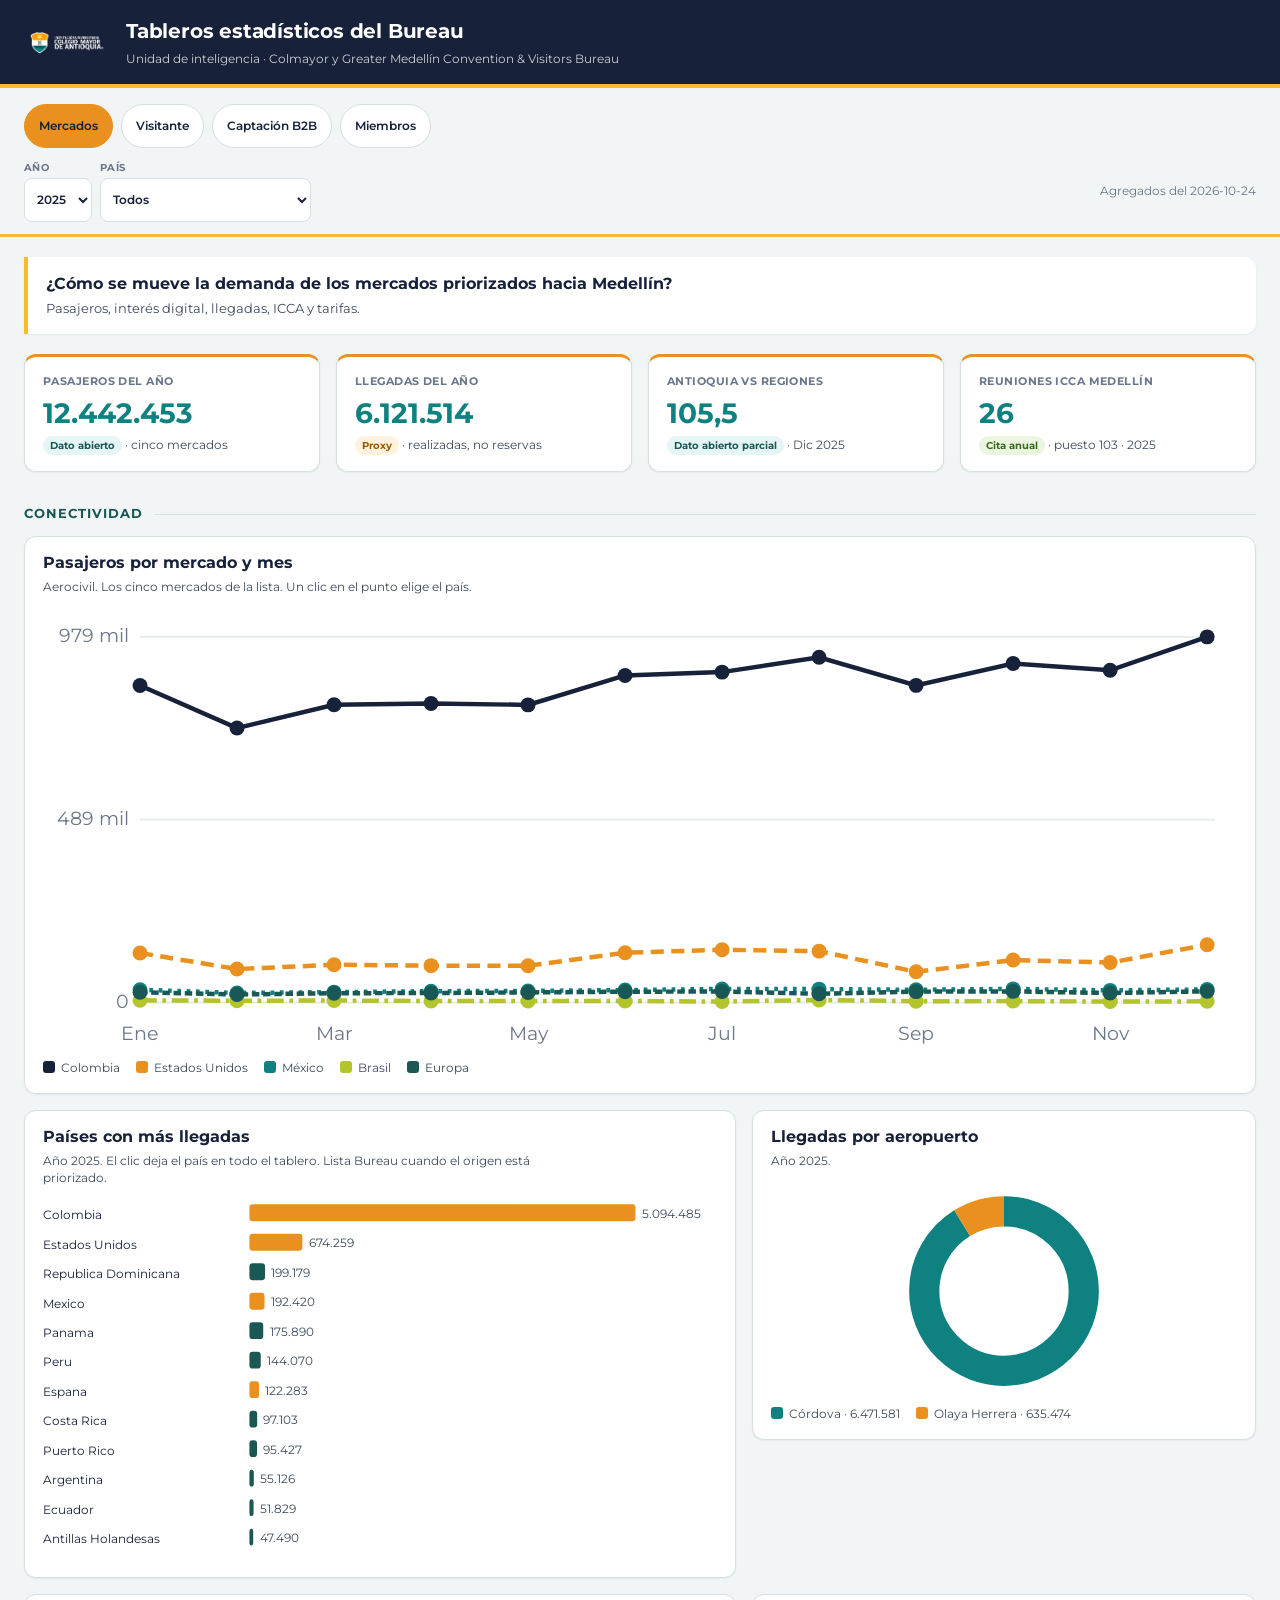
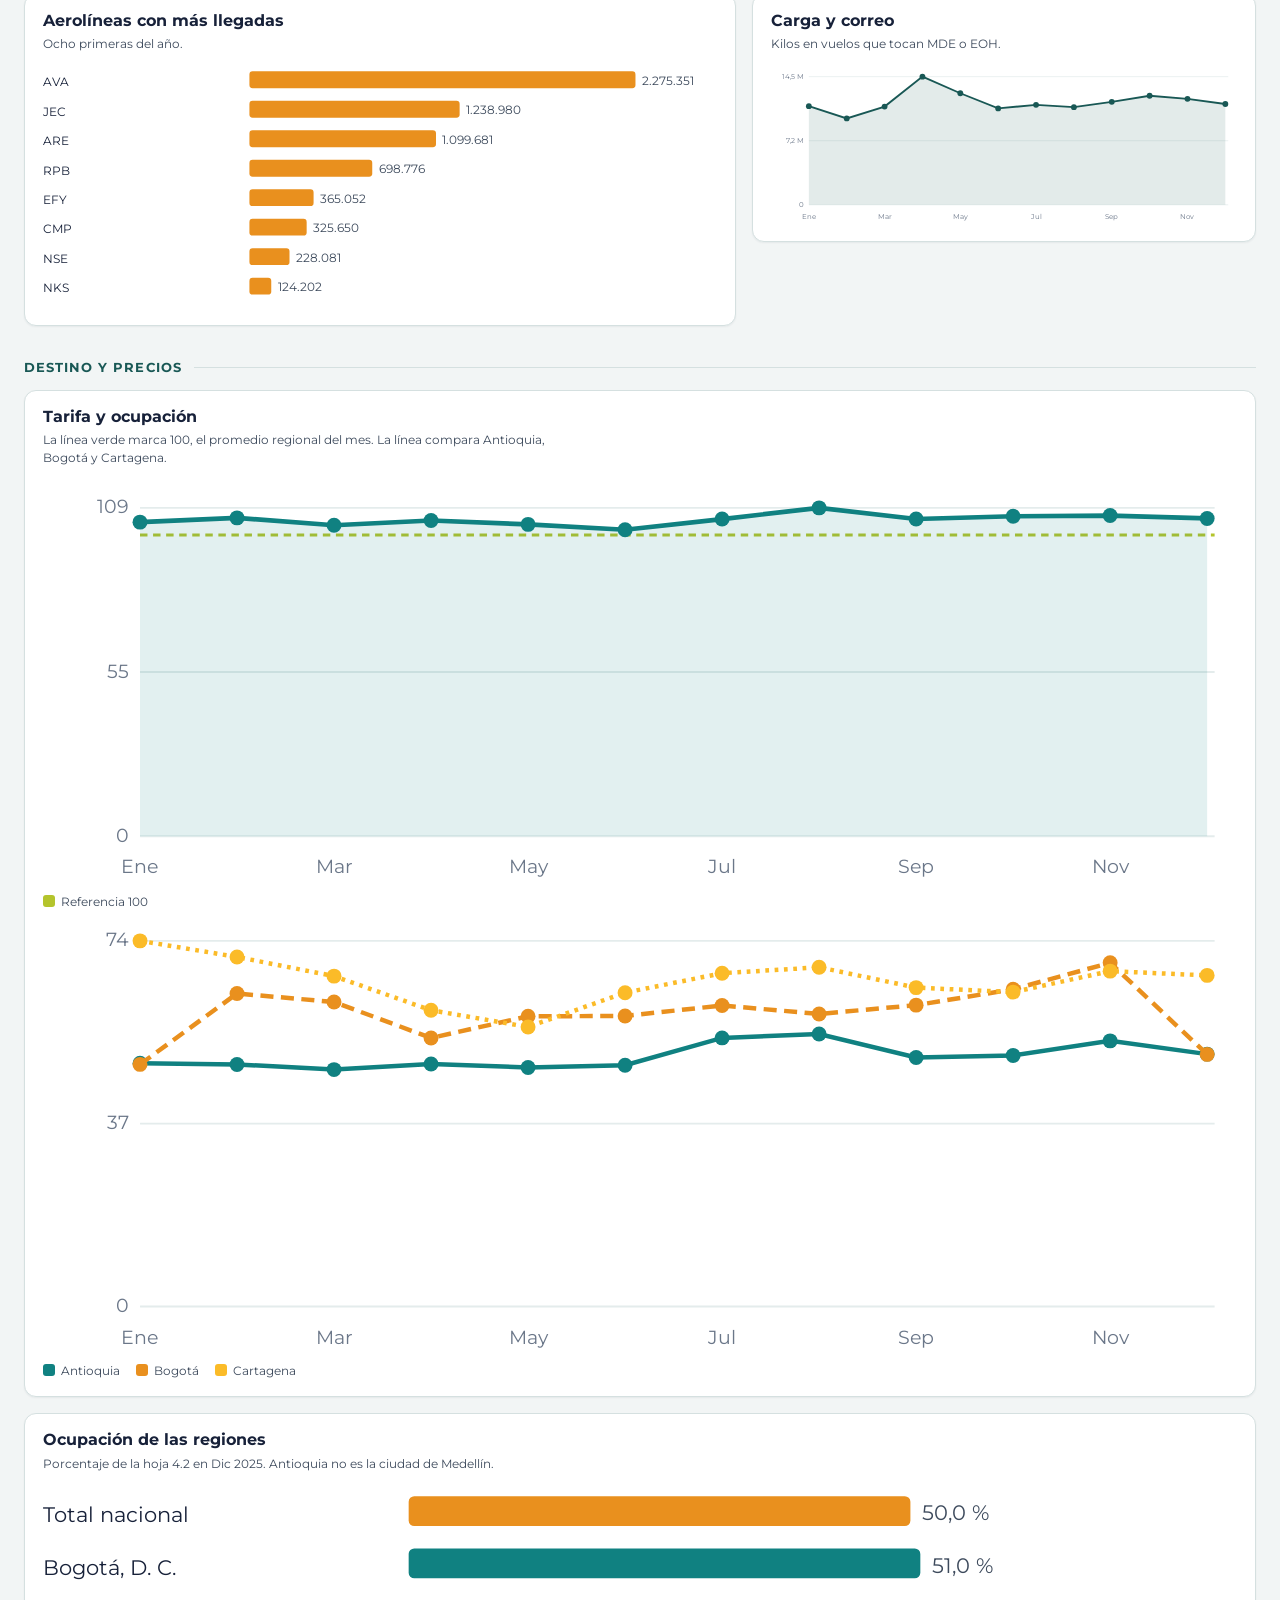
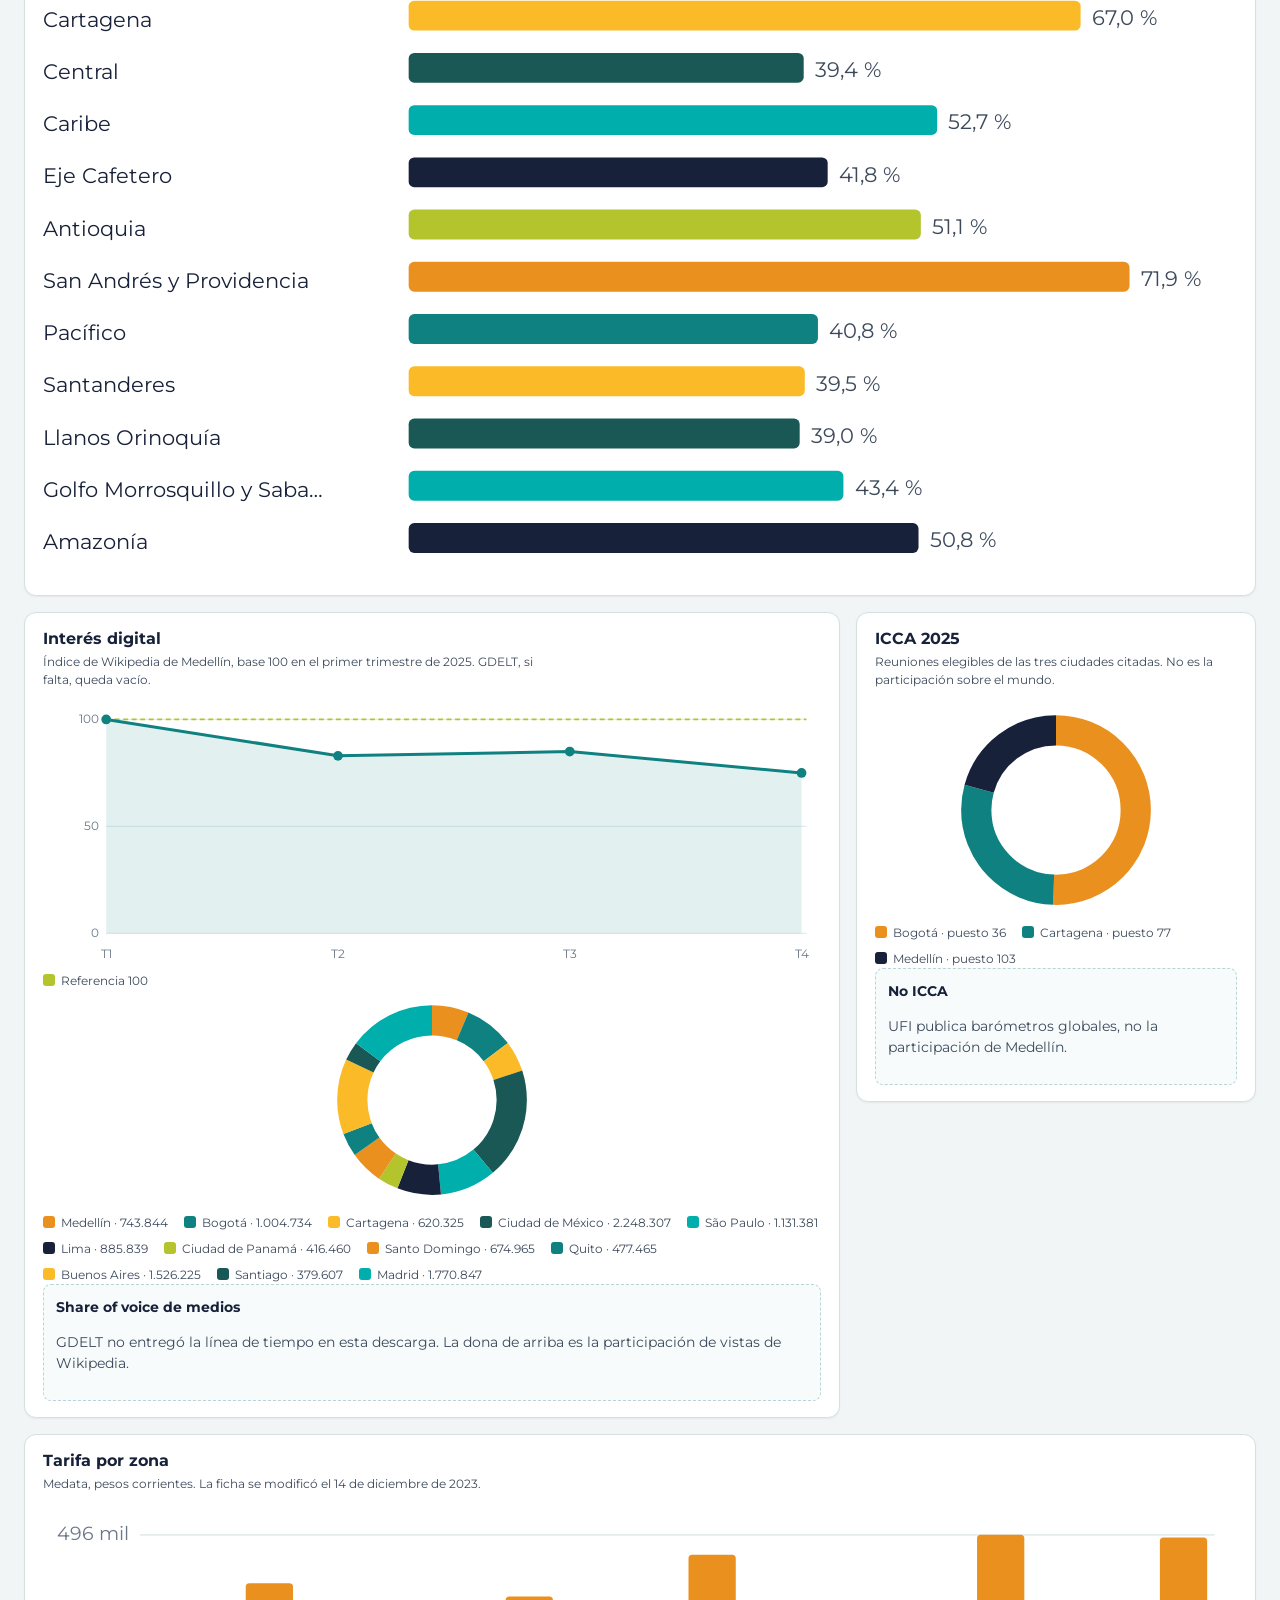
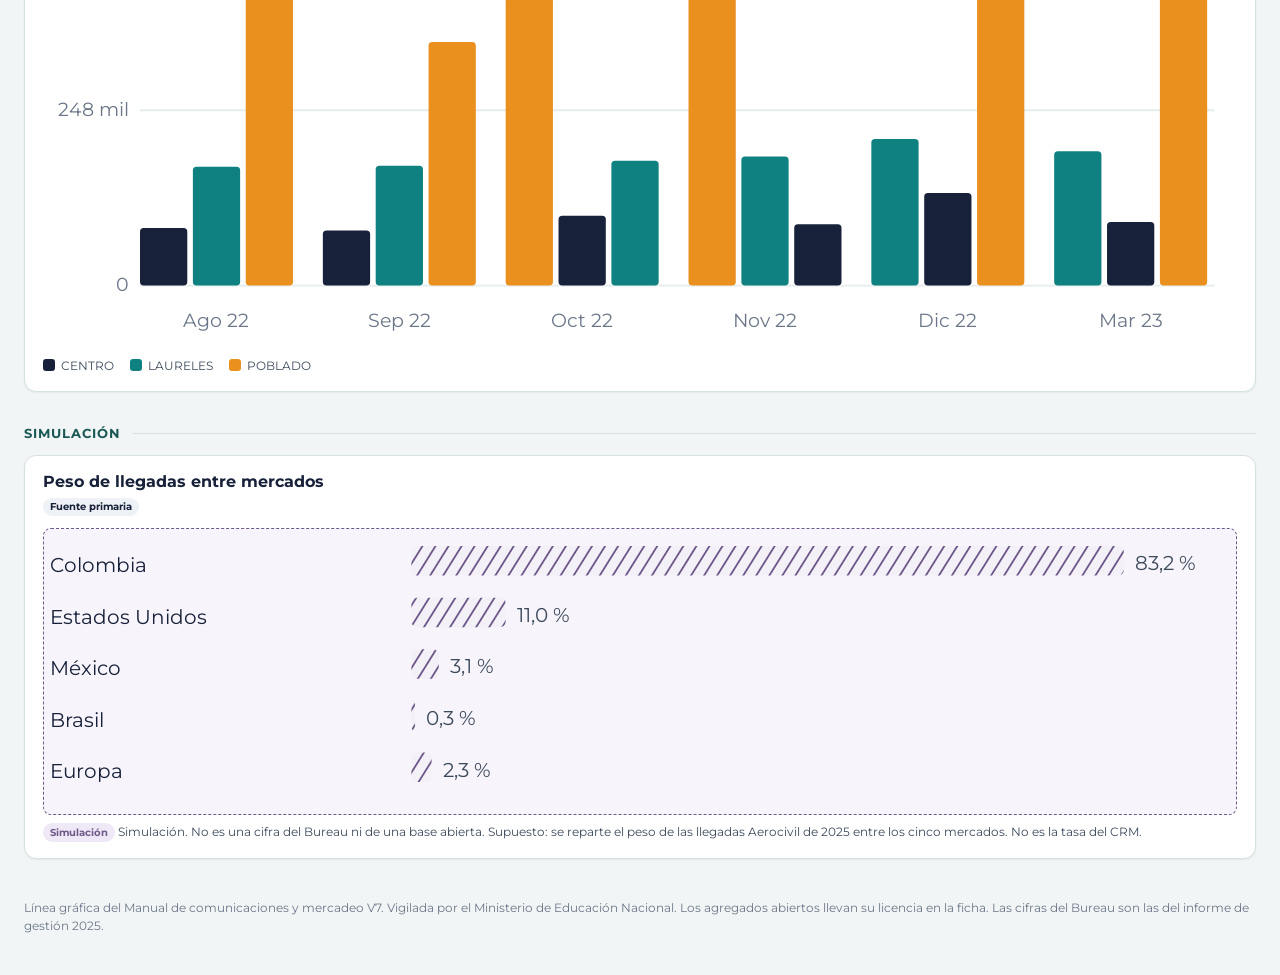
==== index.html @ a7267950 "Publicar el tablero estatico del Bureau con la linea Colmayor. Co-authored-by: Cursor <cursoragent@c" ====
<!DOCTYPE html>
<html lang="es">
<head>
<meta charset="utf-8">
<meta name="viewport" content="width=device-width, initial-scale=1">
<title>Tableros estadísticos | Colmayor y Bureau</title>
<link rel="icon" href="assets/logo_colmayor_header.png">
<link rel="stylesheet" href="styles.css?v=20261024b">
</head>
<body>
<a class="skip" href="#app">Saltar al tablero</a>
<header class="site">
  <div class="inner">
    <img src="assets/logo_colmayor_header.png" alt="Institución Universitaria Colegio Mayor de Antioquia">
    <div>
      <h1>Tableros estadísticos del Bureau</h1>
      <p>Unidad de inteligencia · Colmayor y Greater Medellín Convention &amp; Visitors Bureau</p>
    </div>
  </div>
</header>
<div id="app" tabindex="-1"></div>
<p id="estado" class="sr" aria-live="polite"></p>
<p class="footer-doc">Línea gráfica del Manual de comunicaciones y mercadeo V7. Vigilada por el Ministerio de Educación Nacional. Los agregados abiertos llevan su licencia en la ficha. Las cifras del Bureau son las del informe de gestión 2025.</p>
<script src="data/catalog.js"></script>
<script src="data/informe2025.js"></script>
<script src="charts.js?v=20261024b"></script>
<script src="app.js?v=20261024b"></script>
</body>
</html>
---- styles.css ----
@font-face{font-family:"Montserrat";src:url("assets/fonts/Montserrat-Regular.woff2") format("woff2");font-weight:400;font-display:swap}
@font-face{font-family:"Montserrat";src:url("assets/fonts/Montserrat-Medium.woff2") format("woff2");font-weight:500;font-display:swap}
@font-face{font-family:"Montserrat";src:url("assets/fonts/Montserrat-SemiBold.woff2") format("woff2");font-weight:600;font-display:swap}
@font-face{font-family:"Montserrat";src:url("assets/fonts/Montserrat-Bold.woff2") format("woff2");font-weight:700;font-display:swap}
:root{
  --navy:#172139;--teal:#108181;--teal-bright:#00AEAC;--teal-deep:#195855;
  --gold:#FBBB28;--orange:#E9901E;--lime:#B4C42C;
  --bg:#f2f5f5;--surface:#fff;--stroke:#d5e0e0;
  --text:#172139;--text-2:#3d4a5c;--text-3:#6b7789;
}
*{box-sizing:border-box}
body{margin:0;font-family:"Montserrat",Calibri,"Segoe UI",Arial,sans-serif;background:var(--bg);color:var(--text);font-size:14px;line-height:1.5}
button,select,input{font:inherit}
button{cursor:pointer}
.site{background:var(--navy);border-bottom:4px solid var(--gold);color:#fff}
.site .inner{max-width:1280px;margin:0 auto;padding:16px 24px;display:flex;align-items:center;gap:16px}
.site img{height:48px}
.site h1{margin:0;font-size:20px;font-weight:700;letter-spacing:-.01em}
.site p{margin:4px 0 0;font-size:12px;color:rgba(255,255,255,.78)}
#app{max-width:1280px;margin:0 auto;padding:0 24px 40px}
.mando{position:sticky;top:0;z-index:20;background:var(--bg);margin:0 -24px 20px;padding:16px 24px 12px;border-bottom:3px solid var(--gold)}
.tabs,.filters{display:flex;flex-wrap:wrap;gap:8px}
.tabs{margin-bottom:12px}
.tab,.btn{border:1px solid var(--stroke);background:#fff;color:var(--navy);border-radius:999px;padding:8px 14px;min-height:44px;font-size:12px;font-weight:600}
.tab{display:inline-flex;align-items:center;transition:border-color 180ms ease,background-color 180ms ease}
.tab.active{background:var(--navy);border-color:var(--navy);color:#fff}
.tab.mercados.active{background:var(--orange);border-color:var(--orange);color:var(--navy)}
.tab.visitante.active{background:var(--gold);border-color:var(--gold);color:var(--navy)}
.tab.captacion.active{background:var(--teal);border-color:var(--teal);color:#fff}
.tab.miembros.active{background:var(--teal-bright);border-color:var(--teal-bright);color:var(--navy)}
.tab:hover{border-color:var(--teal)}
.kpi:hover,.block:hover{box-shadow:0 8px 22px rgba(23,33,57,.08)}
.filter select,.calc input,.btn{min-height:44px}
:focus{outline:none}
:focus-visible{outline:2px solid var(--navy);outline-offset:2px}
.skip{position:absolute;left:12px;top:-40px;background:var(--navy);color:#fff;padding:8px 12px;border-radius:8px;z-index:50}
.skip:focus{top:12px}
.sr{position:absolute;width:1px;height:1px;padding:0;margin:-1px;overflow:hidden;clip:rect(0,0,0,0);white-space:nowrap;border:0}
.marco:focus-visible{outline:2px solid var(--navy);outline-offset:3px}
.leyenda i.trazo-1,.leyenda i.trazo-2,.leyenda i.trazo-3,.leyenda i.trazo-4{background-image:repeating-linear-gradient(90deg,transparent 0 3px,#fff 3px 5px)}
@media (prefers-reduced-motion: reduce){
  *,*::before,*::after{transition:none !important;animation:none !important}
}
.filters{align-items:end;margin:0}
.filter{display:flex;flex-direction:column;gap:3px;font-size:10px;font-weight:700;letter-spacing:.04em;text-transform:uppercase;color:var(--text-3)}
.filter select{border:1px solid var(--stroke);background:#fff;border-radius:8px;padding:7px 8px;color:var(--navy);font-size:12px;font-weight:600;text-transform:none;letter-spacing:0}
.qbox{margin:0 0 20px;padding:16px 18px;border-left:4px solid var(--gold);background:#fff;border-radius:0 12px 12px 0;box-shadow:0 1px 2px rgba(23,33,57,.06)}
.qbox strong{display:block;font-size:16px;line-height:1.35;max-width:65ch}
.qbox span{display:block;margin-top:4px;color:var(--text-2);font-size:13px;max-width:65ch}
.kpi-row{display:grid;grid-template-columns:repeat(4,minmax(0,1fr));gap:16px;margin-bottom:8px}
.kpi,.block{background:#fff;border:1px solid var(--stroke);border-radius:12px;padding:16px 18px;box-shadow:0 1px 2px rgba(23,33,57,.06);transition:box-shadow 180ms ease}
.kpi{border-top:3px solid var(--teal)}
body[data-tablero="mercados"] .kpi{border-top-color:var(--orange)}
body[data-tablero="visitante"] .kpi{border-top-color:var(--gold)}
body[data-tablero="captacion"] .kpi{border-top-color:var(--teal)}
body[data-tablero="miembros"] .kpi{border-top-color:var(--teal-bright)}
.kpi button.hit{display:block;width:100%;border:0;background:transparent;padding:0;text-align:left;color:inherit}
.kpi button.hit:active{opacity:.82}
.kpi .label{font-size:11px;font-weight:700;text-transform:uppercase;letter-spacing:.04em;color:var(--text-3)}
.kpi .value{margin-top:8px;font-size:28px;font-weight:700;color:var(--teal);line-height:1.1}
.kpi .meta{margin-top:8px;font-size:12px;color:var(--text-2)}
.pastilla{display:inline-block;font-size:10px;font-weight:700;padding:2px 7px;border-radius:999px;background:#e6f5f5;color:var(--teal-deep)}
.pastilla.proxy{background:#fff3df;color:#9a5b00}
.pastilla.primaria,.pastilla.usuario{background:#eef1f6;color:var(--navy)}
.pastilla.cita,.pastilla.derivada{background:#eaf6df;color:#3d6b1e}
.g2{display:grid;grid-template-columns:1.15fr .85fr;gap:10px}
.g3{display:grid;grid-template-columns:repeat(3,minmax(0,1fr));gap:10px;align-items:start}
.grupo{margin-top:32px}
.grupo h2{margin:0 0 12px;font-size:13px;font-weight:700;letter-spacing:.08em;text-transform:uppercase;color:var(--teal-deep);display:flex;align-items:center;gap:12px}
.grupo h2::after{content:"";flex:1;height:1px;background:var(--stroke)}
.lienzo{display:grid;grid-template-columns:repeat(12,minmax(0,1fr));gap:16px;align-items:start}
.span-12{grid-column:span 12}
.span-8{grid-column:span 8}
.span-7{grid-column:span 7}
.span-6{grid-column:span 6}
.span-5{grid-column:span 5}
.span-4{grid-column:span 4}
.stack{display:grid;gap:10px}
.mt{margin-top:10px}
.block h3{margin:0 0 4px;font-size:16px;font-weight:700;line-height:1.3}
.hint{display:block;color:var(--text-2);font-size:12px;line-height:1.45;margin-bottom:12px;max-width:65ch}
.chart{width:100%;height:auto;display:block}
.block .marco{border:0;padding:0;background:transparent}
.marco.simulado,.block .marco.simulado{border:1px dashed #6E5A8A;border-radius:8px;padding:6px;background:#f7f4fb}
.nota-sim{margin:8px 0 0;font-size:12px;color:#3d4a5c}
.pastilla.simulacion{background:#efe8f6;color:#6E5A8A}
.leyenda i.sim{background-image:repeating-linear-gradient(32deg,#6E5A8A,#6E5A8A 1px,#f4f0f8 1px,#f4f0f8 3px)}
.chart [data-tip]{cursor:pointer}
.chart rect.foco,.chart circle.foco{stroke:#172139;stroke-width:2px}
#tip{position:fixed;z-index:40;background:#172139;color:#fff;font-size:12px;padding:6px 8px;border-radius:6px;pointer-events:none;max-width:240px}
.corte{margin-left:auto;font-size:12px;color:var(--text-3);align-self:center}
.chart.donut{max-width:220px;margin:0 auto}
.figura{display:grid;gap:4px}
.leyenda{display:flex;flex-wrap:wrap;gap:8px 16px;font-size:12px;color:var(--text-2)}
.leyenda i{display:inline-block;width:12px;height:12px;border-radius:3px;margin-right:6px;vertical-align:-1px}
.wide{margin-top:10px}
.table{width:100%;border-collapse:collapse;font-size:11.5px}
.table th{text-align:left;font-size:10px;text-transform:uppercase;letter-spacing:.03em;color:var(--text-3);padding:0 4px 7px;border-bottom:1px solid var(--stroke)}
.table td{padding:7px 4px;border-bottom:1px solid #eef2f2;color:var(--text-2);vertical-align:top}
.table .num{text-align:right;font-weight:700;color:var(--navy);white-space:nowrap}
.hueco{border:1px dashed #b9d4d4;border-radius:8px;padding:12px;background:#f7fbfb;color:var(--text-2)}
.hueco strong{color:var(--navy)}
.stocks{display:grid;grid-template-columns:repeat(3,minmax(0,1fr));gap:8px}
.stock{border:1px solid var(--stroke);border-radius:8px;padding:10px;background:#fafcfc}
.stock .k{font-size:10px;font-weight:700;text-transform:uppercase;color:var(--text-3)}
.stock .v{font-size:22px;font-weight:700;color:var(--navy);margin-top:2px}
.stock p{margin:4px 0 0;font-size:11px;color:var(--text-2)}
.calc{display:flex;flex-wrap:wrap;gap:8px;align-items:end}
.calc label{display:flex;flex-direction:column;gap:3px;font-size:10px;font-weight:700;text-transform:uppercase;color:var(--text-3)}
.calc input{border:1px solid var(--stroke);border-radius:8px;padding:7px 8px;width:140px;color:var(--navy);font-weight:600}
.lista{list-style:none;margin:0;padding:0;display:grid;gap:6px}
.lista li{display:flex;justify-content:space-between;gap:8px;padding:7px 9px;border-radius:7px;background:#f4f7f7;border:1px solid var(--stroke)}
.footer-doc{max-width:1280px;margin:0 auto 24px;padding:0 24px 16px;color:var(--text-3);font-size:12px;line-height:1.5}
.modal-back{position:fixed;inset:0;background:rgba(23,33,57,.45);display:flex;align-items:center;justify-content:center;padding:18px;z-index:30}
.modal{background:#fff;border-radius:12px;max-width:640px;width:100%;padding:16px;max-height:86vh;overflow:auto}
.modal h3{margin:0 0 8px}
.modal dl{display:grid;grid-template-columns:150px 1fr;gap:6px 10px;margin:0}
.modal dt{font-size:10px;font-weight:700;text-transform:uppercase;color:var(--text-3)}
.modal dd{margin:0}
.aviso{background:#fff;border:1px solid var(--stroke);border-left:4px solid var(--teal);border-radius:0 8px 8px 0;padding:8px 12px;margin:0 0 12px;color:var(--text-2)}
@media(max-width:1100px){
  .g2,.g3,.kpi-row,.stocks{grid-template-columns:1fr 1fr}
  .span-8,.span-7,.span-6,.span-5,.span-4{grid-column:span 6}
}
@media(max-width:640px){
  .g2,.g3,.kpi-row,.stocks,.lienzo{grid-template-columns:1fr}
  .span-12,.span-8,.span-7,.span-6,.span-5,.span-4{grid-column:auto}
  .site .inner{align-items:flex-start}
  #app{padding:0 16px 32px}
  .mando{margin:0 -16px 16px;padding:12px 16px 10px}
  .kpi-row{gap:8px}
  .modal dl{grid-template-columns:1fr}
  .kpi .value,.stock .v{font-size:24px}
}
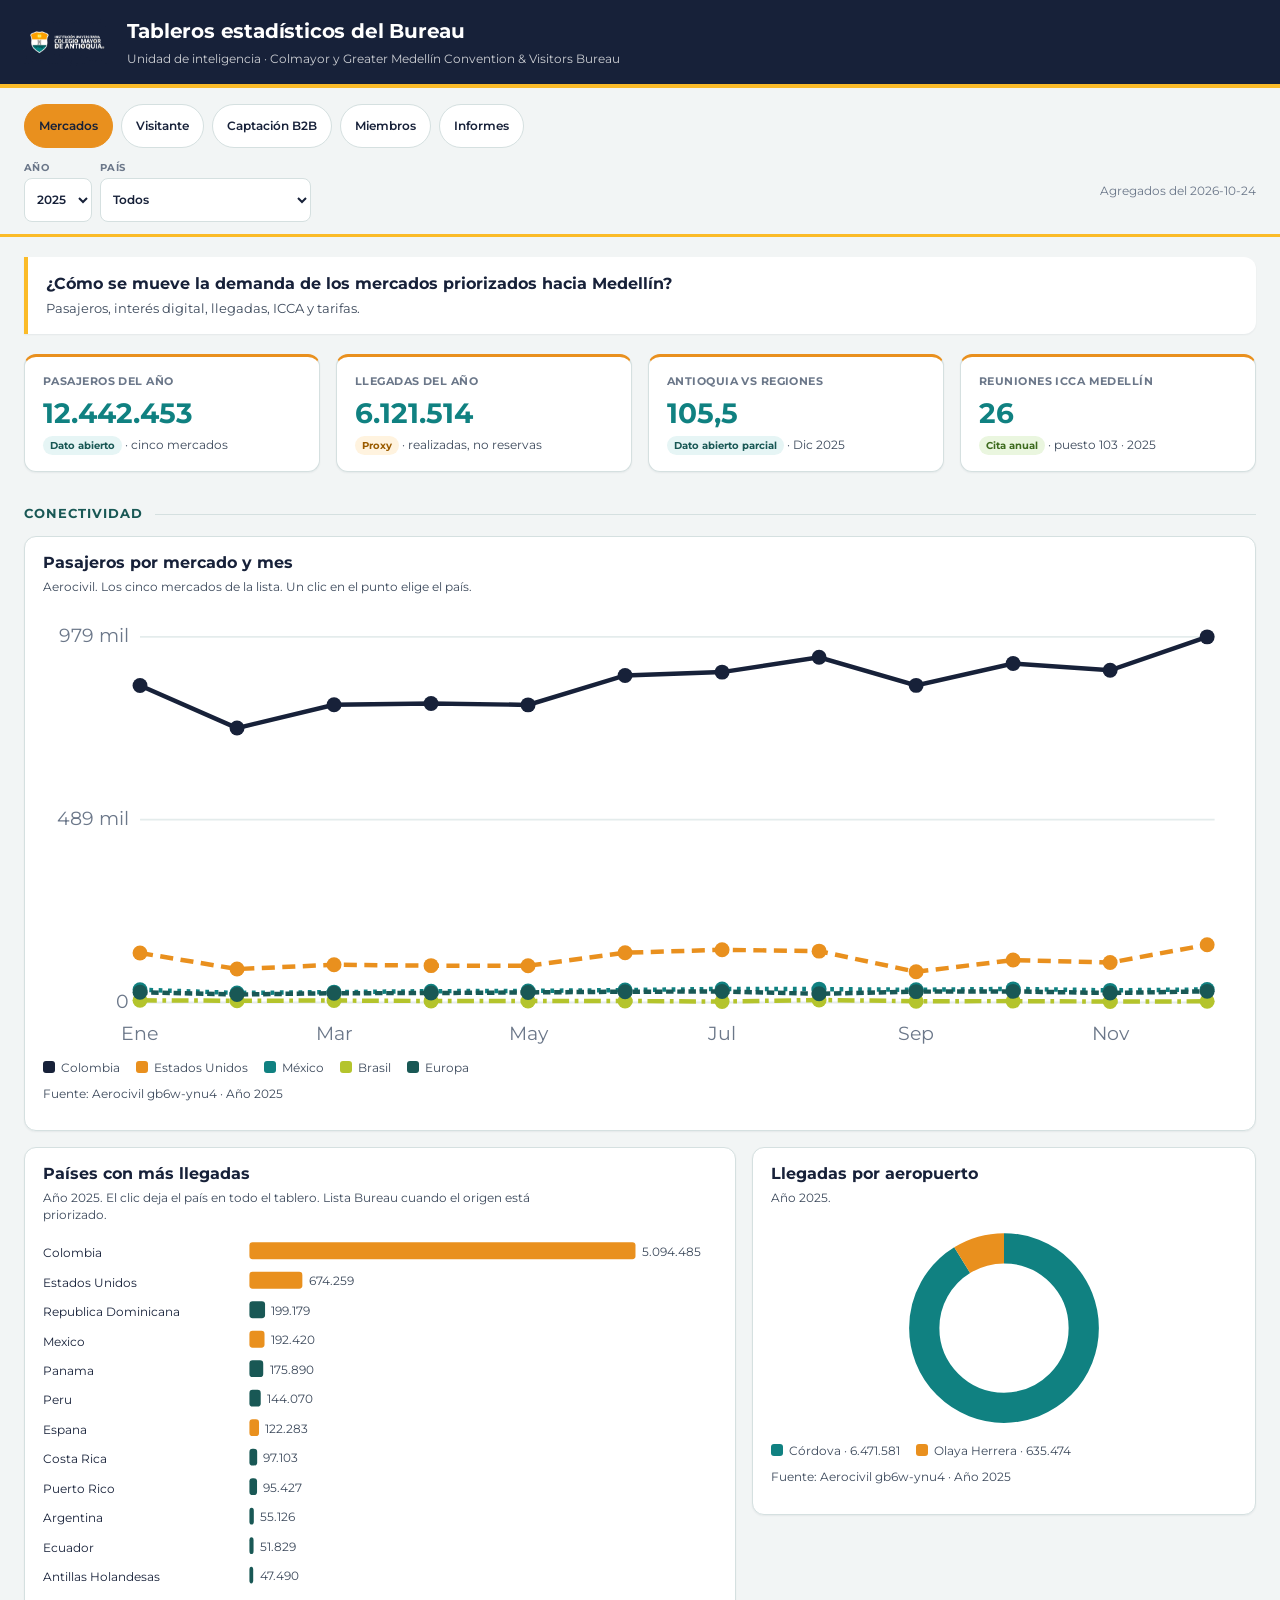
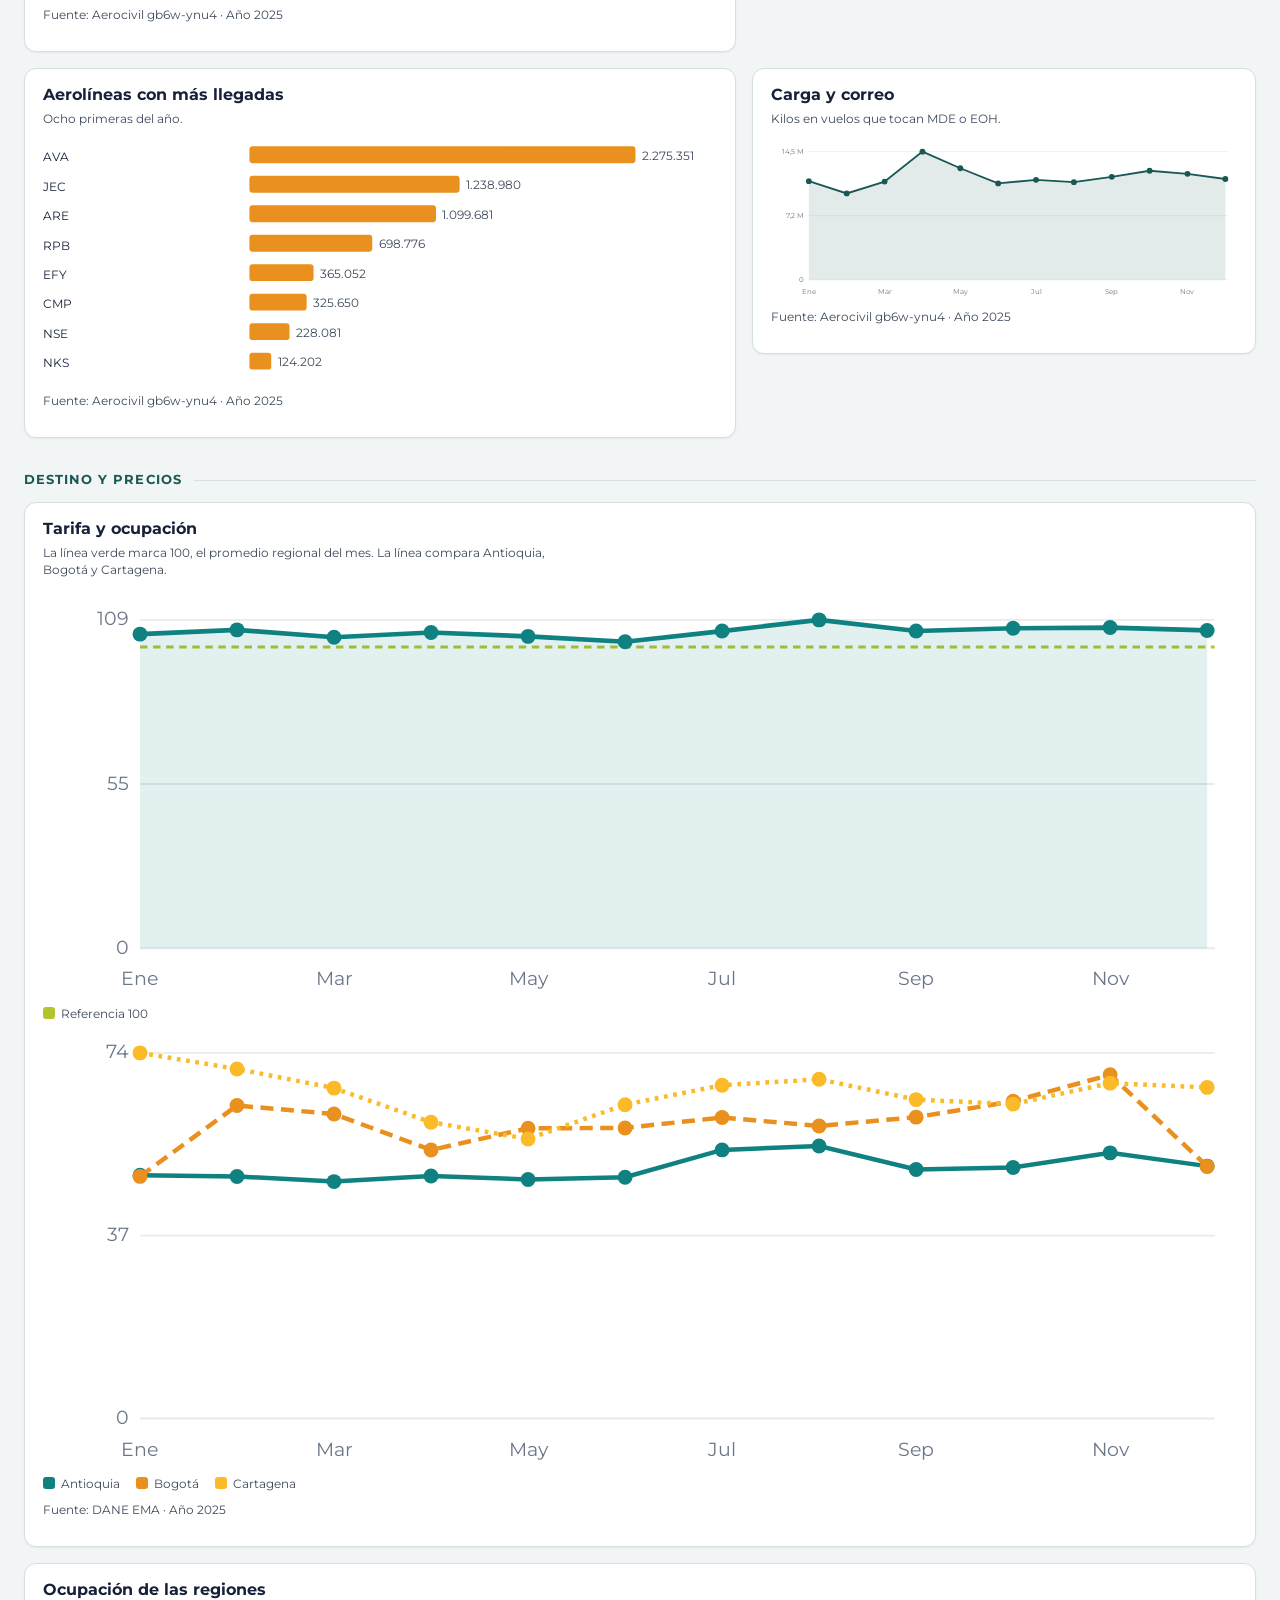
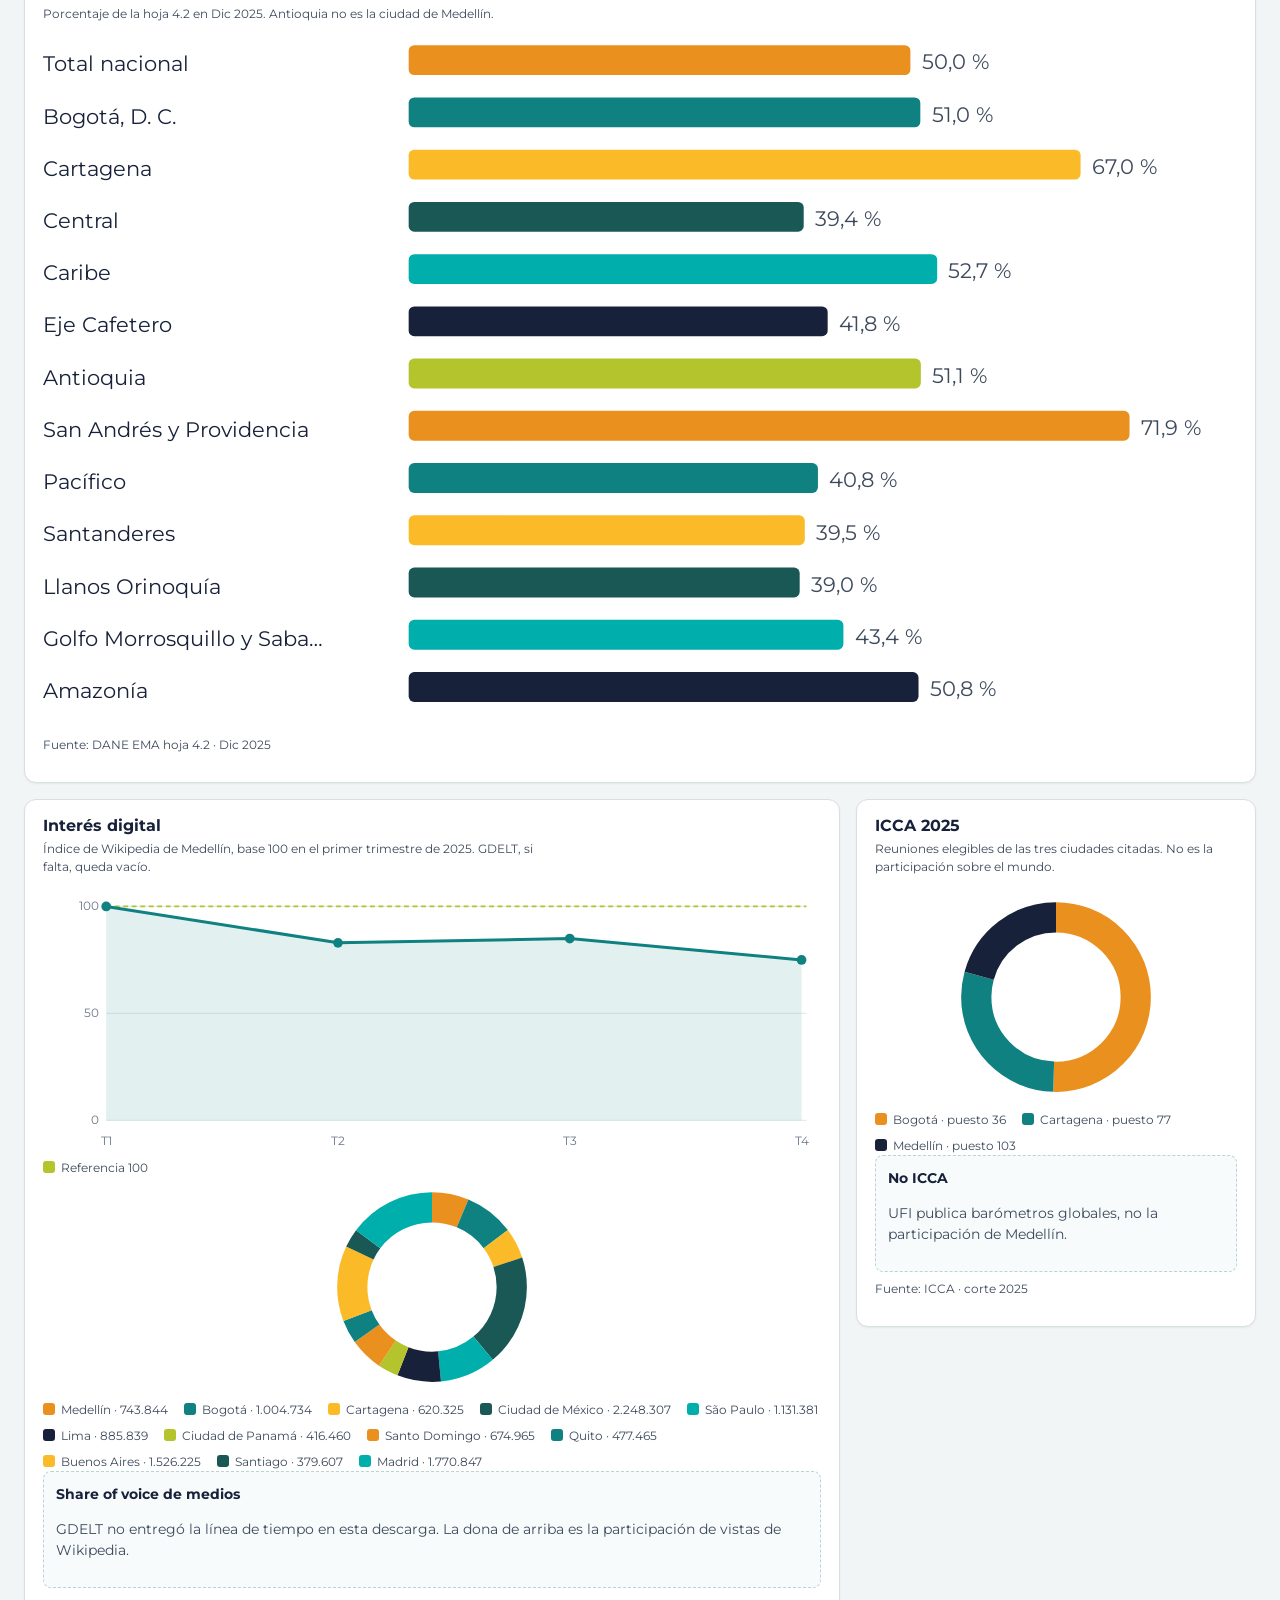
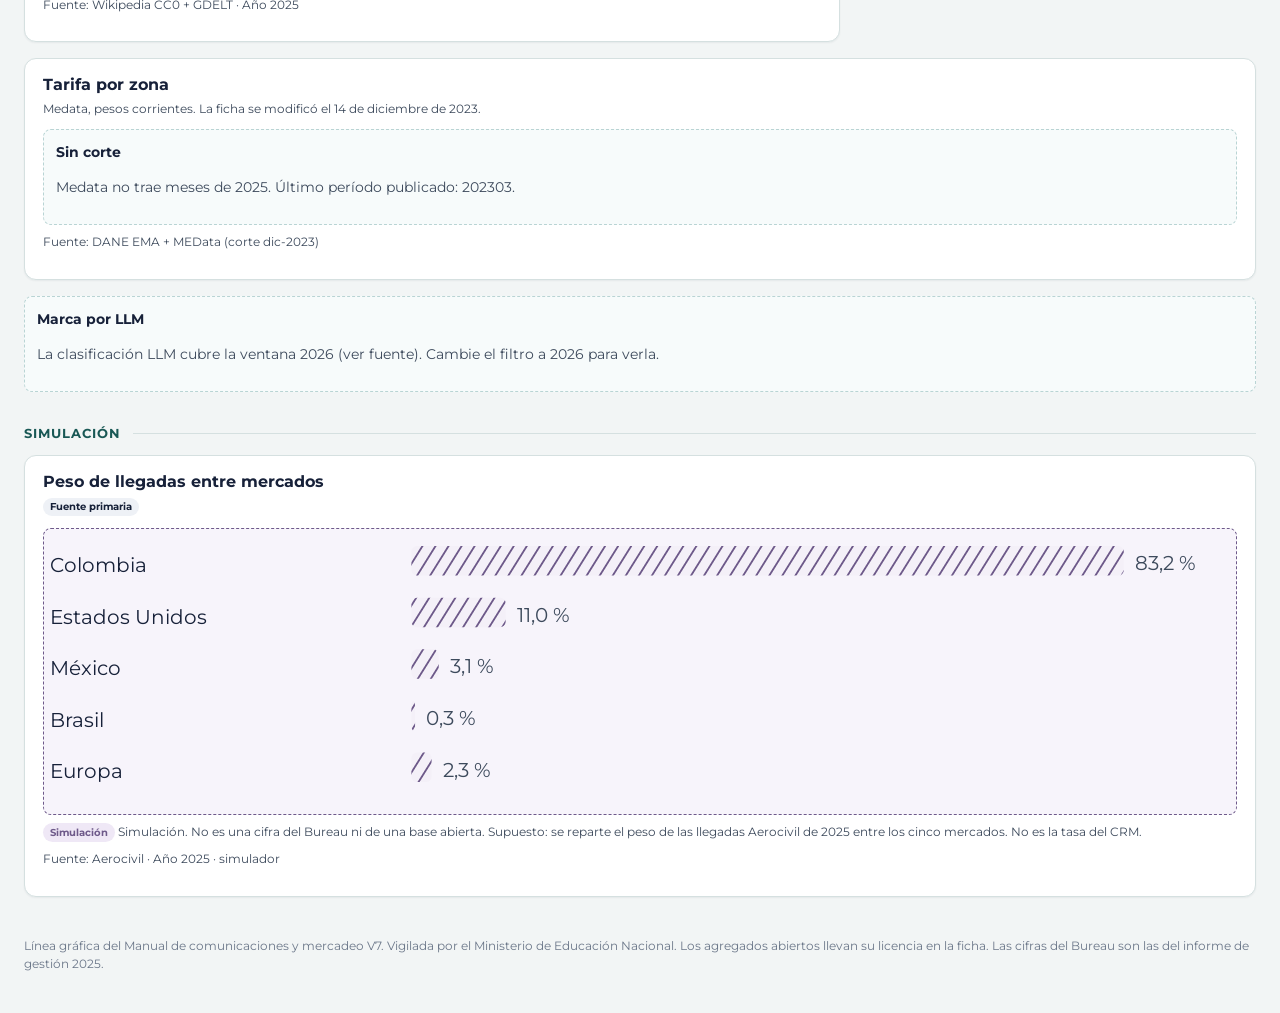
==== commit 03440e43: "brand(tableros): favicon escudo + logo blanco Colmayor en header" ====
--- a/index.html
+++ b/index.html
@@ -4,14 +4,16 @@
 <meta charset="utf-8">
 <meta name="viewport" content="width=device-width, initial-scale=1">
 <title>Tableros estadísticos | Colmayor y Bureau</title>
-<link rel="icon" href="assets/logo_colmayor_header.png">
+<link rel="icon" href="assets/favicon-32.png" sizes="32x32">
+<link rel="icon" href="assets/favicon.ico" sizes="16x16 32x32 48x48">
+<link rel="apple-touch-icon" href="assets/apple-touch-icon.png">
 <link rel="stylesheet" href="styles.css?v=20261024b">
 </head>
 <body>
 <a class="skip" href="#app">Saltar al tablero</a>
 <header class="site">
   <div class="inner">
-    <img src="assets/logo_colmayor_header.png" alt="Institución Universitaria Colegio Mayor de Antioquia">
+    <img src="assets/logo_colmayor_blanco.png" alt="Institución Universitaria Colegio Mayor de Antioquia">
     <div>
       <h1>Tableros estadísticos del Bureau</h1>
       <p>Unidad de inteligencia · Colmayor y Greater Medellín Convention &amp; Visitors Bureau</p>
--- a/styles.css
+++ b/styles.css
@@ -132,3 +132,4 @@
   .modal dl{grid-template-columns:1fr}
   .kpi .value,.stock .v{font-size:24px}
 }
+.src{display:block;color:var(--text-2);font-size:12px;line-height:1.45;margin-top:8px}
